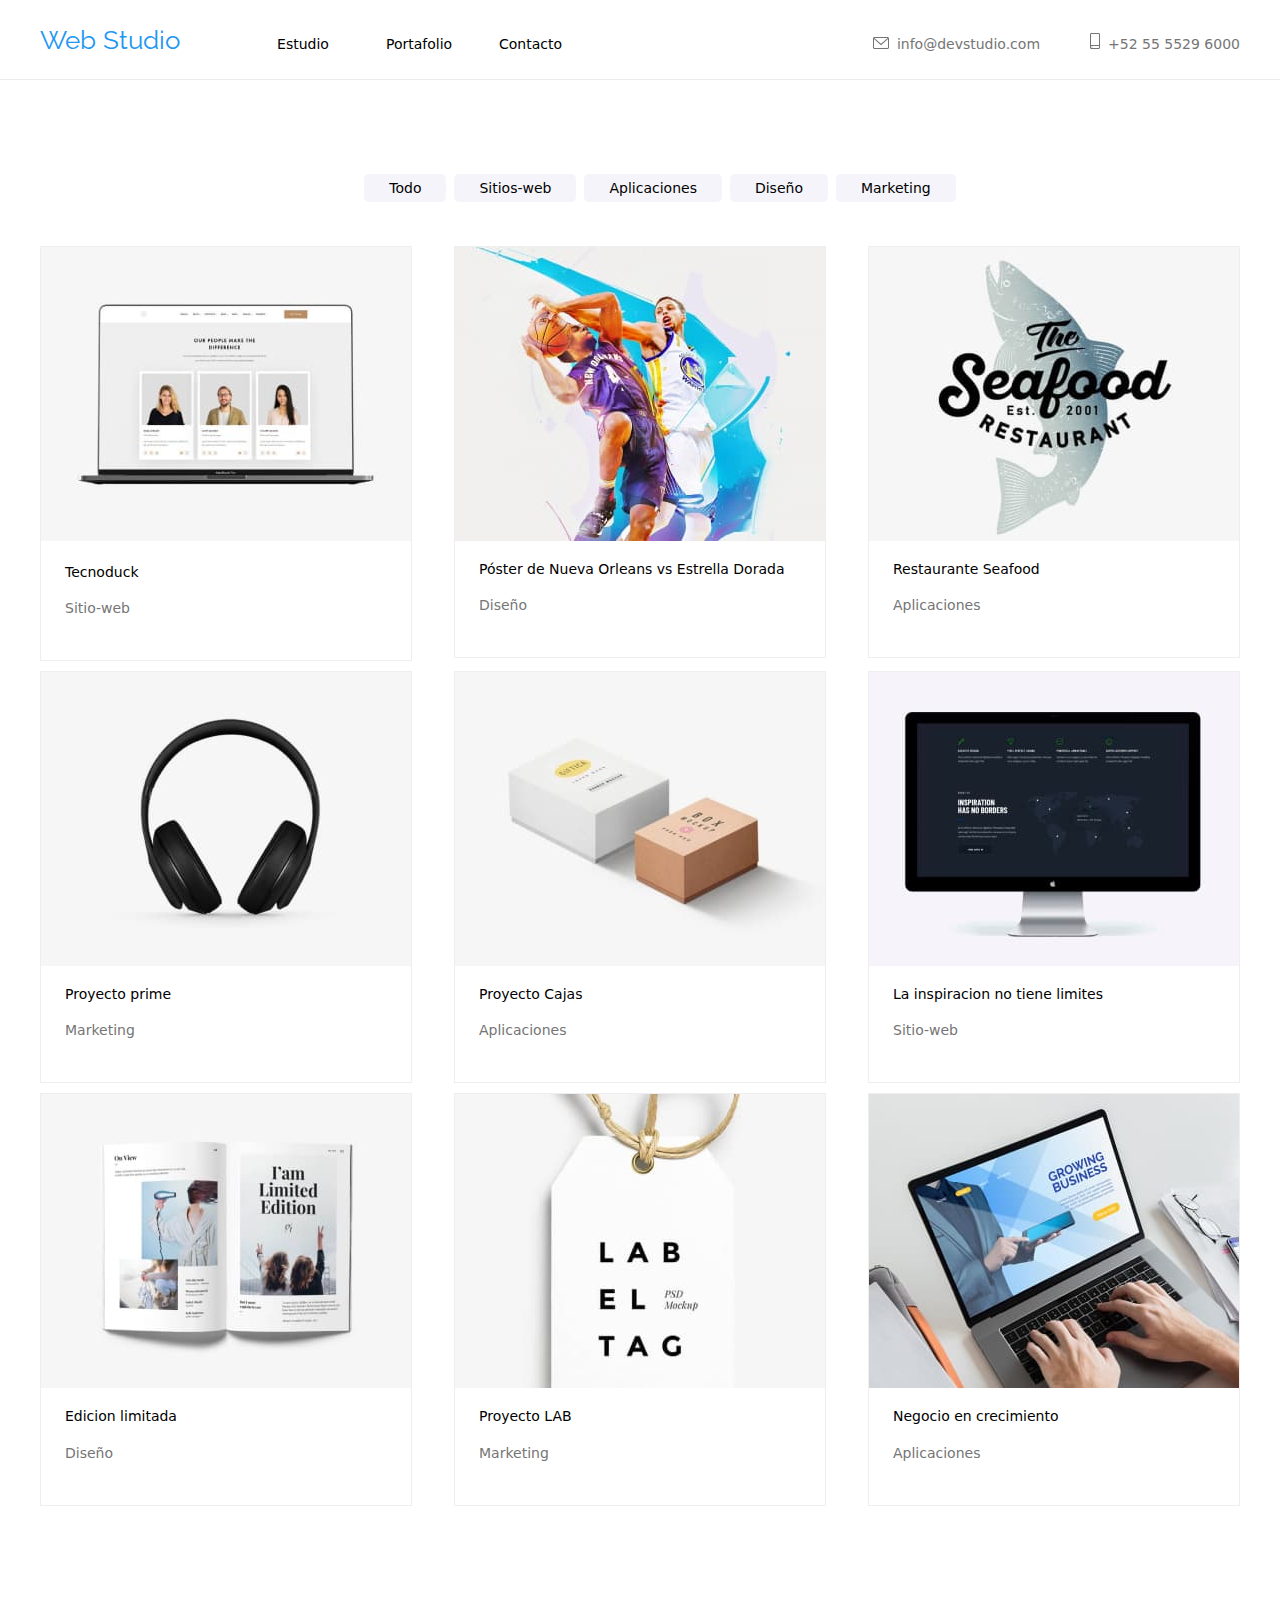
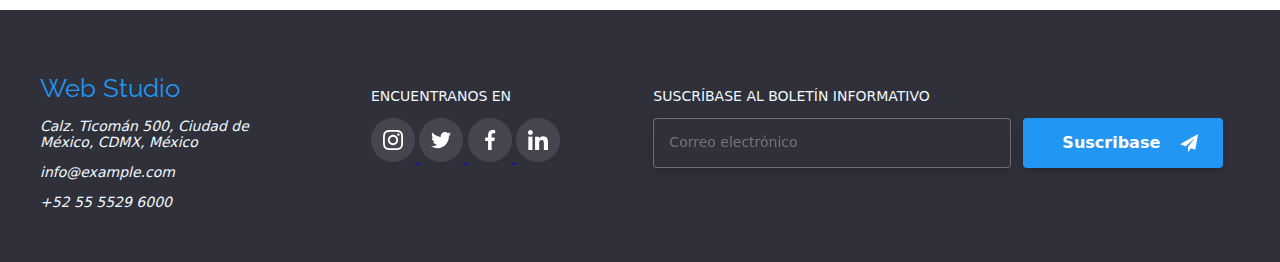
==== portfolio.html @ 5f2edf80 "Add files via upload" ====
<!DOCTYPE html>
<html lang="es">
  <head>
    <meta charset="UTF-8" />
    <meta name="viewport" content="width=device-width, initial-scale=1.0" />
    <link href="./Css/styles.css" rel="stylesheet" type="text/css" />
    <link
      href="./modern-normalize-main/modern-normalize.css"
      rel="stylesheet"
    />
    <link rel="preconnect" href="https://fonts.googleapis.com" />
    <link rel="preconnect" href="https://fonts.gstatic.com" crossorigin />
    <link
      href="https://fonts.googleapis.com/css2?family=Raleway:ital,wght@0,700;1,700&family=Roboto&display=swap"
      rel="stylesheet"
    />
    <title>PORTAFOLIO</title>
  </head>

  <body>
    <header class="header-portfolio">
      <div class="container">
        <nav class="header-navegation">
          <a href="./index.html" class="logo-header">Web Studio</a>
          <ul class="header-menu-list">
            <li class="header-menu-item">
              <a href="./index.html" class="header-link link current">
                Estudio</a
              >
            </li>
            <li class="header-menu-item">
              <a href="./portfolio.html" class="header-link link">Portafolio</a>
            </li>
            <li class="header-menu-item">
              <a href="" class="header-link link"> Contacto</a>
            </li>
          </ul>
          <ul class="header-contact-list">
            <li class="header-email">
              <a href="mailto:info@devstudio.com" class="info-header-email"
                >info@devstudio.com</a
              >
              <div class="icon-section-header">
                <svg
                  width="16"
                  height="12"
                  viewBox="0 0 16 12"
                  fill="none"
                  xmlns="http://www.w3.org/2000/svg"
                >
                  <path
                    d="M14.5 0H1.50001C0.672854 0 0 0.672853 0 1.50001V10.5C0 11.3271 0.672854 12 1.50001 12H14.5C15.3271 12 16 11.3271 16 10.5V1.50001C16 0.672853 15.3271 0 14.5 0ZM14.5 0.999994C14.5679 0.999994 14.6325 1.01409 14.6916 1.0387L8 6.83838L1.30833 1.0387C1.36742 1.01412 1.43204 0.999994 1.49998 0.999994H14.5ZM14.5 11H1.50001C1.22414 11 0.999996 10.7759 0.999996 10.5V2.09521L7.67236 7.87792C7.76661 7.95944 7.8833 7.99999 8 7.99999C8.1167 7.99999 8.23339 7.95948 8.32764 7.87792L15 2.09521V10.5C15 10.7759 14.7759 11 14.5 11Z"
                    fill="#2196F3"
                  />
                </svg>
              </div>
            </li>
            <li class="header-phone">
              <a href="tel:+525555296000" class="info-header-phone"
                >+52 55 5529 6000</a
              >
              <div class="icon-section-header">
                <svg
                  width="10"
                  height="16"
                  viewBox="0 0 10 16"
                  fill="none"
                  xmlns="http://www.w3.org/2000/svg"
                >
                  <path
                    d="M8.5 0H1.5C0.672848 0 0 0.672848 0 1.5V14.5C0 15.3272 0.672848 16 1.5 16H8.5C9.32715 16 10 15.3272 10 14.5V1.5C10 0.672848 9.32715 0 8.5 0ZM1.5 1H8.5C8.77588 1 9 1.22412 9 1.5V12H1V1.5C1 1.22412 1.22412 1 1.5 1ZM8.5 15H1.5C1.22412 15 1 14.7759 1 14.5V13H9V14.5C9 14.7759 8.77588 15 8.5 15Z"
                    fill="#757575"
                  />
                  <path
                    d="M2.35355 13.7389C2.54882 13.9213 2.54882 14.2169 2.35355 14.3992C2.15828 14.5816 1.84172 14.5816 1.64645 14.3992C1.45118 14.2169 1.45118 13.9213 1.64645 13.7389C1.84172 13.5566 2.15828 13.5566 2.35355 13.7389Z"
                    fill="#757575"
                  />
                </svg>
              </div>
            </li>
          </ul>
        </nav>
      </div>
    </header>
    <aside>
      <div class="container">
        <div class="container-buttons">
          <ul class="botones-nav">
            <li><button>Todo</button></li>
            <li><button>Sitios-web</button></li>
            <li><button>Aplicaciones</button></li>
            <li><button>Diseño</button></li>
            <li><button>Marketing</button></li>
          </ul>
        </div>
      </div>
    </aside>
    <div class="container">
      <div class="products">
        <div class="max-container-item">
          <div class="item-container">
            <li class="item">
              <div class="item-image">
                <img
                  src="./images/imagenportcomputador.jpg"
                  alt="computador-solo"
                  width="370px"
                />
              </div>
              <div class="card-animation">
                Tecnoduck es una plataforma de distribución de coronavirus de
                última generación. Las compañías usan esta plataforma para el
                espionaje digital y los ataques a los servidores seguros de la
                competencia.
              </div>
              <span class="section-details-s">Tecnoduck</span>
              <p class="section-details-p">Sitio-web</p>
            </li>
          </div>
          <div class="item-container">
            <li class="item">
              <img
                src="./images/imagenportjugadores.jpg"
                alt="Jugadores-de-baloncesto"
                width="370px"
              />
              <div class="card-animation">
                Lorem ipsum dolor sit amet consectetur adipisicing elit.
                Assumenda, maxime! Quo blanditiis necessitatibus accusamus nemo,
                perferendis enim in aliquid libero delectus natus quos
                voluptates vitae error porro dignissimos quidem dicta tempore.
                Officiis alias iusto assumenda atque aliquid nostrum aut! Nulla.
              </div>
              <span class="section-details-s"
                >Póster de Nueva Orleans vs Estrella Dorada</span
              >
              <p class="section-details-p">Diseño</p>
            </li>
          </div>
          <div class="item-container">
            <li class="item">
              <img
                src="./images/imagenportseafood.jpg"
                alt="Imagen-de-texto-sea-foods"
                width="370px"
              />
              <div class="card-animation">
                Lorem ipsum dolor sit amet consectetur adipisicing elit.
                Assumenda, maxime! Quo blanditiis necessitatibus accusamus nemo,
                perferendis enim in aliquid libero delectus natus quos
                voluptates vitae error porro dignissimos quidem dicta tempore.
                Officiis alias iusto assumenda atque aliquid nostrum aut! Nulla.
              </div>
              <span class="section-details-s">Restaurante Seafood</span>
              <p class="section-details-p">Aplicaciones</p>
            </li>
          </div>
          <div class="item-container">
            <li class="item">
              <img
                src="./images/imagenportaudifonos.jpg"
                alt="Imagen-audifonos-sin-fondo"
                width="370px"
              />
              <div class="card-animation">
                Lorem ipsum dolor sit amet consectetur adipisicing elit. Qui
                corporis delectus aliquid minima necessitatibus cumque! Ducimus
                tempore asperiores obcaecati molestiae, velit dolor deleniti
                laborum numquam voluptatem officiis doloremque, distinctio
                recusandae dicta sapiente nobis culpa dolorum officia odio?
                Cumque, quasi porro?
              </div>
              <span class="section-details-s">Proyecto prime</span>
              <p class="section-details-p">Marketing</p>
            </li>
          </div>
          <div class="item-container">
            <li class="item">
              <img
                src="./images/imagenportcajas.jpg"
                alt="Imagen-de-cajas"
                width="370px"
              />
              <div class="card-animation">
                Lorem ipsum dolor sit amet consectetur adipisicing elit.
                Assumenda, maxime! Quo blanditiis necessitatibus accusamus nemo,
                perferendis enim in aliquid libero delectus natus quos
                voluptates vitae error porro dignissimos quidem dicta tempore.
                Officiis alias iusto assumenda atque aliquid nostrum aut! Nulla.
              </div>
              <span class="section-details-s">Proyecto Cajas</span>
              <p class="section-details-p">Aplicaciones</p>
            </li>
          </div>
          <div class="item-container">
            <li class="item">
              <img
                src="./images/imagenportmonitor.jpg"
                alt="imagen-de-monitor"
                width="370px"
              />
              <div class="card-animation">
                Lorem ipsum dolor sit amet consectetur adipisicing elit.
                Assumenda, maxime! Quo blanditiis necessitatibus accusamus nemo,
                perferendis enim in aliquid libero delectus natus quos
                voluptates vitae error porro dignissimos quidem dicta tempore.
                Officiis alias iusto assumenda atque aliquid nostrum aut! Nulla.
              </div>
              <span class="section-details-s"
                >La inspiracion no tiene limites</span
              >
              <p class="section-details-p">Sitio-web</p>
            </li>
          </div>
          <div class="item-container">
            <li class="item">
              <img
                src="./images/imagenportlibro.jpg"
                alt="Imagen-de-libros"
                width="370px"
              />
              <div class="card-animation">
                Lorem ipsum dolor sit amet consectetur adipisicing elit.
                Assumenda, maxime! Quo blanditiis necessitatibus accusamus nemo,
                perferendis enim in aliquid libero delectus natus quos
                voluptates vitae error porro dignissimos quidem dicta tempore.
                Officiis alias iusto assumenda atque aliquid nostrum aut! Nulla.
              </div>
              <span class="section-details-s">Edicion limitada</span>
              <p class="section-details-p">Diseño</p>
            </li>
          </div>
          <div class="item-container">
            <li class="item">
              <img
                src="./images/imagenportetiqueta.jpg"
                alt="Imagen-de-etiquetas-de-ropa"
                width="370px"
              />
              <div class="card-animation">
                Lorem ipsum dolor sit amet consectetur adipisicing elit.
                Assumenda, maxime! Quo blanditiis necessitatibus accusamus nemo,
                perferendis enim in aliquid libero delectus natus quos
                voluptates vitae error porro dignissimos quidem dicta tempore.
                Officiis alias iusto assumenda atque aliquid nostrum aut! Nulla.
              </div>
              <span class="section-details-s">Proyecto LAB</span>
              <p class="section-details-p">Marketing</p>
            </li>
          </div>
          <div class="item-container">
            <li class="item">
              <img
                src="./images/imagenportcomputadorconmanos.jpg"
                alt="Imagen-computador-con-manos"
                width="370px"
              />
              <div class="card-animation">
                Lorem ipsum dolor sit amet consectetur adipisicing elit.
                Assumenda, maxime! Quo blanditiis necessitatibus accusamus nemo,
                perferendis enim in aliquid libero delectus natus quos
                voluptates vitae error porro dignissimos quidem dicta tempore.
                Officiis alias iusto assumenda atque aliquid nostrum aut! Nulla.
              </div>
              <span class="section-details-s">Negocio en crecimiento</span>
              <p class="section-details-p">Aplicaciones</p>
            </li>
          </div>
        </div>
      </div>
    </div>
    <footer>
      <div class="container">
        <div class="max-footer-container">
          <div class="footer-container">
            <a href="./index.html" class="logo-footer">Web Studio</a>
            <address>
              <p>Calz. Ticomán 500, Ciudad de México, CDMX, México</p>
              <div class="footer-address">
                <p class="info">info@example.com</p>
                <p class="info">+52 55 5529 6000</p>
              </div>
            </address>
          </div>
          <div class="redes">
            <p>ENCUENTRANOS EN</p>
            <a href="https://www.instagram.com/" target="_blank">
              <svg
                width="44"
                height="44"
                viewBox="0 0 44 44"
                fill="none"
                xmlns="http://www.w3.org/2000/svg"
              >
                <path
                  d="M44 22C44 28.0751 41.5376 33.5751 37.5564 37.5564C33.5751 41.5376 28.0751 44 22 44C15.9249 44 10.4249 41.5376 6.44365 37.5564C2.46243 33.5751 0 28.0751 0 22C0 15.9249 2.46243 10.4249 6.44365 6.44365C10.4249 2.46243 15.9249 0 22 0C28.0751 0 33.5751 2.46243 37.5564 6.44365C41.5376 10.4249 44 15.9249 44 22Z"
                  fill="white"
                  fill-opacity="0.1"
                />
                <g clip-path="url(#clip0_75273_794)">
                  <path
                    d="M31.9804 17.8801C31.9336 16.8174 31.7617 16.0868 31.5156 15.4537C31.2616 14.7818 30.8709 14.1801 30.359 13.68C29.8589 13.1721 29.2533 12.7774 28.5891 12.5274C27.9524 12.2813 27.2256 12.1094 26.163 12.0626C25.0924 12.0118 24.7525 12 22.0371 12C19.3217 12 18.9818 12.0118 17.9152 12.0586C16.8525 12.1055 16.1219 12.2775 15.489 12.5235C14.8169 12.7774 14.2153 13.1681 13.7152 13.68C13.2073 14.1801 12.8127 14.7857 12.5626 15.4499C12.3164 16.0868 12.1446 16.8134 12.0977 17.8761C12.0469 18.9467 12.0352 19.2866 12.0352 22.002C12.0352 24.7173 12.0469 25.0572 12.0938 26.1239C12.1406 27.1865 12.3126 27.9171 12.5588 28.5502C12.8127 29.2221 13.2073 29.8238 13.7152 30.3239C14.2153 30.8318 14.8209 31.2265 15.4851 31.4765C16.1219 31.7226 16.8486 31.8945 17.9114 31.9413C18.9779 31.9883 19.3179 31.9999 22.0333 31.9999C24.7487 31.9999 25.0885 31.9883 26.1552 31.9413C27.2179 31.8945 27.9484 31.7226 28.5813 31.4765C29.9254 30.9568 30.9881 29.8941 31.5078 28.5502C31.7538 27.9133 31.9258 27.1865 31.9727 26.1239C32.0195 25.0572 32.0313 24.7173 32.0313 22.002C32.0313 19.2866 32.0273 18.9467 31.9804 17.8801ZM30.1794 26.0457C30.1364 27.0225 29.9723 27.5499 29.8356 27.9015C29.4995 28.7728 28.808 29.4643 27.9367 29.8004C27.5851 29.9372 27.0538 30.1012 26.0809 30.1441C25.026 30.1911 24.7096 30.2027 22.0411 30.2027C19.3726 30.2027 19.0522 30.1911 18.0011 30.1441C17.0244 30.1012 16.4969 29.9372 16.1453 29.8004C15.7117 29.6402 15.317 29.3862 14.9967 29.0541C14.6646 28.7298 14.4106 28.3391 14.2504 27.9055C14.1137 27.5539 13.9496 27.0225 13.9067 26.0497C13.8597 24.9948 13.8481 24.6783 13.8481 22.0097C13.8481 19.3412 13.8597 19.0209 13.9067 17.9699C13.9496 16.9932 14.1137 16.4657 14.2504 16.1141C14.4106 15.6804 14.6646 15.2859 15.0007 14.9654C15.3248 14.6333 15.7155 14.3793 16.1493 14.2192C16.5009 14.0825 17.0323 13.9184 18.0051 13.8754C19.06 13.8285 19.3765 13.8168 22.0449 13.8168C24.7174 13.8168 25.0337 13.8285 26.0848 13.8754C27.0616 13.9184 27.589 14.0825 27.9407 14.2192C28.3742 14.3793 28.7689 14.6333 29.0893 14.9654C29.4213 15.2897 29.6753 15.6804 29.8356 16.1141C29.9723 16.4657 30.1364 16.997 30.1794 17.9699C30.2263 19.0248 30.238 19.3412 30.238 22.0097C30.238 24.6783 30.2263 24.9908 30.1794 26.0457Z"
                    fill="white"
                  />
                  <path
                    d="M22.0371 16.8641C19.2007 16.8641 16.8994 19.1653 16.8994 22.0019C16.8994 24.8384 19.2007 27.1396 22.0371 27.1396C24.8737 27.1396 27.1749 24.8384 27.1749 22.0019C27.1749 19.1653 24.8737 16.8641 22.0371 16.8641ZM22.0371 25.3346C20.197 25.3346 18.7044 23.8421 18.7044 22.0019C18.7044 20.1616 20.197 18.6691 22.0371 18.6691C23.8774 18.6691 25.3698 20.1616 25.3698 22.0019C25.3698 23.8421 23.8774 25.3346 22.0371 25.3346Z"
                    fill="white"
                  />
                  <path
                    d="M28.5775 16.6611C28.5775 17.3235 28.0404 17.8605 27.3779 17.8605C26.7155 17.8605 26.1785 17.3235 26.1785 16.6611C26.1785 15.9986 26.7155 15.4617 27.3779 15.4617C28.0404 15.4617 28.5775 15.9986 28.5775 16.6611Z"
                    fill="white"
                  />
                </g>
                <defs>
                  <clipPath id="clip0_75273_794">
                    <rect
                      width="20"
                      height="20"
                      fill="white"
                      transform="translate(12 12)"
                    />
                  </clipPath>
                </defs>
              </svg>
            </a>
            <a href="https://twitter.com/" target="_blank">
              <svg
                width="44"
                height="44"
                viewBox="0 0 44 44"
                fill="none"
                xmlns="http://www.w3.org/2000/svg"
              >
                <path
                  d="M44 22C44 28.0751 41.5376 33.5751 37.5564 37.5564C33.5751 41.5376 28.0751 44 22 44C15.9249 44 10.4249 41.5376 6.44365 37.5564C2.46243 33.5751 0 28.0751 0 22C0 15.9249 2.46243 10.4249 6.44365 6.44365C10.4249 2.46243 15.9249 0 22 0C28.0751 0 33.5751 2.46243 37.5564 6.44365C41.5376 10.4249 44 15.9249 44 22Z"
                  fill="white"
                  fill-opacity="0.1"
                />
                <g clip-path="url(#clip0_75273_788)">
                  <path
                    d="M32 15.7988C31.2563 16.125 30.4637 16.3412 29.6375 16.4462C30.4875 15.9388 31.1363 15.1412 31.4412 14.18C30.6488 14.6525 29.7738 14.9863 28.8412 15.1725C28.0887 14.3713 27.0162 13.875 25.8462 13.875C23.5763 13.875 21.7487 15.7175 21.7487 17.9763C21.7487 18.3012 21.7762 18.6137 21.8438 18.9112C18.435 18.745 15.4188 17.1113 13.3925 14.6225C13.0387 15.2363 12.8313 15.9388 12.8313 16.695C12.8313 18.115 13.5625 19.3737 14.6525 20.1025C13.9937 20.09 13.3475 19.8988 12.8 19.5975C12.8 19.61 12.8 19.6262 12.8 19.6425C12.8 21.635 14.2212 23.29 16.085 23.6712C15.7512 23.7625 15.3875 23.8062 15.01 23.8062C14.7475 23.8062 14.4825 23.7913 14.2337 23.7362C14.765 25.36 16.2725 26.5538 18.065 26.5925C16.67 27.6838 14.8988 28.3412 12.9813 28.3412C12.645 28.3412 12.3225 28.3263 12 28.285C13.8162 29.4563 15.9688 30.125 18.29 30.125C25.835 30.125 29.96 23.875 29.96 18.4575C29.96 18.2762 29.9538 18.1013 29.945 17.9275C30.7588 17.35 31.4425 16.6288 32 15.7988Z"
                    fill="white"
                  />
                </g>
                <defs>
                  <clipPath id="clip0_75273_788">
                    <rect
                      width="20"
                      height="20"
                      fill="white"
                      transform="translate(12 12)"
                    />
                  </clipPath>
                </defs>
              </svg>
            </a>
            <a href="https://www.facebook.com/" target="_blank">
              <svg
                width="44"
                height="44"
                viewBox="0 0 44 44"
                fill="none"
                xmlns="http://www.w3.org/2000/svg"
              >
                <path
                  d="M44 22C44 28.0751 41.5376 33.5751 37.5564 37.5564C33.5751 41.5376 28.0751 44 22 44C15.9249 44 10.4249 41.5376 6.44365 37.5564C2.46243 33.5751 0 28.0751 0 22C0 15.9249 2.46243 10.4249 6.44365 6.44365C10.4249 2.46243 15.9249 0 22 0C28.0751 0 33.5751 2.46243 37.5564 6.44365C41.5376 10.4249 44 15.9249 44 22Z"
                  fill="white"
                  fill-opacity="0.1"
                />
                <g clip-path="url(#clip0_75273_784)">
                  <path
                    d="M25.3309 15.3208H27.1567V12.1408C26.8417 12.0975 25.7584 12 24.4967 12C21.8642 12 20.0609 13.6558 20.0609 16.6992V19.5H17.1559V23.055H20.0609V32H23.6226V23.0558H26.4101L26.8526 19.5008H23.6217V17.0517C23.6226 16.0242 23.8992 15.3208 25.3309 15.3208Z"
                    fill="white"
                  />
                </g>
                <defs>
                  <clipPath id="clip0_75273_784">
                    <rect
                      width="20"
                      height="20"
                      fill="white"
                      transform="translate(12 12)"
                    />
                  </clipPath>
                </defs>
              </svg>
            </a>
            <a href="https://co.linkedin.com/" target="_blank">
              <svg
                width="44"
                height="44"
                viewBox="0 0 44 44"
                fill="none"
                xmlns="http://www.w3.org/2000/svg"
              >
                <path
                  d="M44 22C44 28.0751 41.5376 33.5751 37.5564 37.5564C33.5751 41.5376 28.0751 44 22 44C15.9249 44 10.4249 41.5376 6.44365 37.5564C2.46243 33.5751 0 28.0751 0 22C0 15.9249 2.46243 10.4249 6.44365 6.44365C10.4249 2.46243 15.9249 0 22 0C28.0751 0 33.5751 2.46243 37.5564 6.44365C41.5376 10.4249 44 15.9249 44 22Z"
                  fill="white"
                  fill-opacity="0.1"
                />
                <g clip-path="url(#clip0_75273_778)">
                  <path
                    d="M31.995 32.0001V31.9993H32V24.6643C32 21.0759 31.2275 18.3118 27.0325 18.3118C25.0158 18.3118 23.6625 19.4184 23.11 20.4676H23.0517V18.6468H19.0742V31.9993H23.2158V25.3876C23.2158 23.6468 23.5458 21.9634 25.7017 21.9634C27.8258 21.9634 27.8575 23.9501 27.8575 25.4993V32.0001H31.995Z"
                    fill="white"
                  />
                  <path
                    d="M12.33 18.6475H16.4766V32H12.33V18.6475Z"
                    fill="white"
                  />
                  <path
                    d="M14.4017 12C13.0758 12 12 13.0758 12 14.4017C12 15.7275 13.0758 16.8258 14.4017 16.8258C15.7275 16.8258 16.8033 15.7275 16.8033 14.4017C16.8025 13.0758 15.7267 12 14.4017 12V12Z"
                    fill="white"
                  />
                </g>
                <defs>
                  <clipPath id="clip0_75273_778">
                    <rect
                      width="20"
                      height="20"
                      fill="white"
                      transform="translate(12 12)"
                    />
                  </clipPath>
                </defs>
              </svg>
            </a>
          </div>
          <div class="email-enter-footer">
            <p>SUSCRÍBASE AL BOLETÍN INFORMATIVO</p>
            <form class="email-enter-form">
              <textarea
                placeholder="Correo electrónico"
                class="text-email"
                name="E-mail"
                id="input-email-footer"
              ></textarea>
              <button class="button-email" type="submit">
                <b>Suscribase</b>
                <svg
                  width="24"
                  height="24"
                  viewBox="0 0 24 24"
                  fill="none"
                  xmlns="http://www.w3.org/2000/svg"
                >
                  <path
                    d="M24 0L0 13.5L7.66994 16.3407L19.5 5.25002L10.5017 17.3896L10.509 17.3923L10.5 17.3896V24.0001L14.8013 18.982L20.2501 21.0001L24 0Z"
                    fill="white"
                  ></path>
                </svg>
              </button>
            </form>
          </div>
        </div>
      </div>
    </footer>
  </body>
</html>
---- Css/styles.css ----
:root {
    --primary-text-color: #000000;
    --secondary-text-color: #757575;
    --accent-color: #2196f3;
    --primary-background-color: #ffffff;
    --secondary-background-color: #2f303a;
}

* {
    list-style: none;
}

body {
    font-family: 'Roboto', sans-serif;
    font-size: 14px;
    color: var(--primary-text-color);
    background-color: var(--primary-background-color);
    position: relative;
}

aside {
    box-sizing: unset;
}


.container {
    width: 1200px;
    margin: 0 auto;
    height: 100%;
}

h2 {
    text-align: center;
    font-size: 32px;
    padding: 40px;
}

.header-navegation {
    display: flex;
    flex-direction: row;
    margin: 0%;
    align-items: baseline;

}

.header-menu-list {
    display: inline-flex;
    padding: 0%;
    margin: 0%;
    justify-content: space-between;
    align-items: center;
    gap: 53px;
    margin-left: 93px;
    padding-top: 18px;

}

.icon-section-header>svg {
    cursor: pointer;
}

.icon-section-header>svg>path {
    fill: #757575;
}




.header-contact-list {
    display: inline-flex;
    padding: 0%;
    margin: 0%;
    gap: 50px;
    margin-left: auto;

}



.header-email:hover {
    color: var(--accent-color);
}

h3 {
    font-size: 14px;
}

.section-details {
    width: 1200px;
    margin-top: 94px;
    display: flex;
    justify-content: space-between;

}

.section-details-p0 {
    width: 270px;
    display: flex;
    flex-direction: column;
}

.icon-section-details {
    height: 120px;
    padding: 25px;
    display: flex;
    justify-content: center;
}

.section-details-p1 {
    width: 270px;
    height: 122px;
    display: flex;
    flex-direction: column;
}

.section-details-p2 {
    width: 270px;
    height: 101px;
    display: flex;
    flex-direction: column;
}

.section-details-p3 {
    width: 270px;
    height: 101px;
    display: flex;
    flex-direction: column;
}

.icon-section-details {
    background-color: rgb(245, 244, 250)
}

.container-a-que-nos-dedicamos {
    width: 1173.16px;
    margin: auto;
    padding-bottom: 94px;
}

.images-a-que-nos-dedicamos {
    display: flex;
    justify-content: space-between;

}

.header-email {
    line-height: 80px;
    display: flex;
    flex-direction: row-reverse;
    gap: 8px
}

.header-phone {
    line-height: 80px;
    display: flex;
    flex-direction: row-reverse;
    gap: 8px
}


.info-header-email {
    text-decoration: none;
    color: var(--secondary-text-color);
}

.info-header-email:hover {
    color: var(--accent-color);
}

.info-header-phone {
    text-decoration: none;
    color: var(--secondary-text-color);
}

.info-header-phone:hover {
    color: var(--accent-color);

}

.principal-aside {
    background-image: url(../images/Imagen-equipo-trbajando.jpg);
    background-repeat: no-repeat;
    background-size: cover;
    text-align: center;
    text-decoration: none;
    background-color: #000000, 40;

}



h1 {
    color: #ffffff;
    font-family: 'Roboto';
    font-size: 44px;
    white-space: pre-line;
    text-align: center;
    letter-spacing: 0.06em;
    flex-direction: column;
    padding-top: 120px;

}

.btn-primary:hover {
    background: rgb(97, 97, 219);
    color: 2196F3;
    cursor: pointer;
}

.btn-primary {
    background: 2196F3;
    color: var(--accent-color);
    text-align: center;
    cursor: pointer;
    display: flex;
    flex-direction: row;
    justify-content: center;
    align-items: center;
    padding: 10px 32px;
    display: inline;
    margin-bottom: 180px;
}

.btn-primary {
    background: var(--accent-color);
    color: white;
    cursor: pointer
}

.botones-nav {
    height: 38px;
    display: flex;
    justify-content: center;
    margin-top: 94px;
    margin-bottom: 34px;
    gap: 8px;
}

button {
    background: rgb(245, 244, 250);
    color: black;
    cursor: pointer;
    border: none;
    justify-items: center;
    padding-top: 6px;
    padding-bottom: 6px;
    padding-left: 25px;
    padding-right: 25px;
    border-radius: 5px;
}

button:hover {
    background: var(--accent-color);
    color: white;
    cursor: pointer
}

button:active {
    background: gray;
    color: white;
    cursor: pointer
}

.products {
    margin-bottom: 94px;
}

.poster .info-aside {
    color: rgb(2, 2, 2);
    text-decoration: none;
}

.info-aside:hover {
    color: var(--accent-color);
}

.info-aside:active {
    color: rgb(79, 149, 240);
}

header {
    height: 80px;
}

.header-portfolio {
    border-bottom: 1px solid #ececec;
}

.header-menu-item {
    width: 60px;
    text-align: center;

}

.header-link {
    color: var(--primary-text-color);
    text-decoration: none;

}

.header-link:hover {
    color: var(--accent-color);

}

.info-header {
    text-decoration: none;
    color: var(--secondary-text-color);
}

.info-header:hover {

    color: var(--accent-color);

}

footer {
    text-decoration: none;
    background-color: rgb(47, 48, 58);
    color: aliceblue;
    height: 252px;
    position: relative;
}

.footer-container {
    display: flex;
    flex-direction: column;

}

.max-footer-container {
    display: inline-flex;
    flex-direction: row;
    padding-top: 64px;
}

.max-footer-container>*>*:hover path {
    fill: var(--accent-color);
}

.email-enter-footer {
    margin-left: 93px;
}

.text-email {
    resize: none;
    width: 358px;
    height: 50px;
    outline: none;
    border: 1px solid rgba(33, 33, 33, 0.2);
    border-radius: 4px;
    background-color: #2f303a;
    color: #ececec;
    padding-left: 15px;
    border: 1px solid rgba(255, 255, 255, 0.3);
    filter: drop-shadow(0px 4px 4px rgba(0, 0, 0, 0.15));
    border-radius: 4px;
    padding-top: 15px;
}

.button-email {
    color: #ffffff;
    background: #2196F3;
    box-shadow: 0px 4px 4px rgba(0, 0, 0, 0.15);
    border-radius: 4px;
    width: 200px;
    height: 50px;
    display: flex;
    align-items: center;
    gap: 20px;
    padding-left: 39px;
    font-size: 16px;
    margin-left: 12px;
}

.button-email:hover path {
    fill: white;
}

.email-enter-form {
    display: flex;
}


.redes {
    margin-left: 100px;
}

address {
    width: 231px;
    height: 92px;

}

.logo-header {
    font-family: 'Raleway', sans-serif;
    color: var(--accent-color);
    font-size: 26px;
    box-shadow: none;
    text-decoration: none;
    line-height: 80px;
}

.logo-footer {
    font-family: 'Raleway', sans-serif;
    color: var(--accent-color);
    font-size: 26px;
    box-shadow: none;
    text-decoration: none;
}


.footer-address {
    cursor: pointer;
}

.section-details-p {
    color: var(--secondary-text-color);
    margin-top: 20px;
    margin-left: 24px;
    overflow: hidden;
    position: relative;
}

.section-parraf {
    color: var(--secondary-text-color);
}

.special-container {
    background-color: rgb(245, 244, 250);
}

.miembros {
    width: 1200px;
    display: flex;
    justify-content: space-between;
    padding-bottom: 45px;
}

.miembros-container {
    width: 270px;
    height: 428px;
    border: 1px solid #ececec;
    display: flex;
    flex-direction: column;
    text-align: center;
    object-fit: contain;
    background-color: #ffffff;

}

.items-miembros {
    cursor: pointer;
    display: flex;
    justify-content: center;
    padding: 20px;
    gap: 30px;

}


.items-miembros>svg path {
    fill: rgb(175, 177, 184);

}

.items-miembros>svg:hover path {
    fill: var(--accent-color);

}


.item {
    display: flex;
    flex-direction: column;
    padding-bottom: 30px;
    justify-content: space-between;
    border-width: 1px;
    border-color: #eeeeee;
    border-style: solid;
    margin-bottom: 10px;
    cursor: pointer;
    overflow: hidden;
    position: relative;

}

.card-animation {
    position: absolute;
    height: 294px;
    width: 370px;

    background: rgba(33, 150, 243, 0.9);
    letter-spacing: 0.03em;
    color: #ffffff;
    padding: 63px 24px;

    transform: translateY(105%);
    transition: transform 250ms ease;
    transition-timing-function: cubic-bezier(0, 0, 0.2, 1);

}

.max-container-item {
    display: flex;
    flex-direction: row;
    flex-wrap: wrap;
    justify-content: space-between;
    justify-content: space-between;
    cursor: pointer;
    position: relative;
    overflow: hidden;

}

.item:hover {
    box-shadow: 0 0 10px #444444;
}

.max-container-item :hover {
    cursor: pointer;

}



.max-container-item :hover .card-animation {
    transform: translateY(0%);
    opacity: 100%;

}

.max-container-item .card-animation {
    opacity: 0%;
}

.section-details-s {
    margin-top: 20px;
    margin-left: 24px;
}

.items-clientes>svg path {
    fill: rgb(175, 177, 184);

}

.items-clientes>svg:hover path {
    fill: white;

}

.items-clientes>svg:hover rect {
    fill: var(--accent-color);

}


.items-clientes {
    cursor: pointer;
    display: flex;
    justify-content: center;
    gap: 33px;
    padding-bottom: 94px;
}

.is-hidden {
    display: none;
}

.backdrop {
    position: fixed;
    top: 0;
    width: 100%;
    height: 100vh;
    background-color: rgba(0, 0, 0, .5);
}

.modal {
    height: 581px;
    width: 528px;
    color: var(--secondary-text-color);
    position: absolute;
    transition: all .5s;
    padding: 40px;
    background: #FFFFFF;
    box-shadow: 0px 1px 3px rgba(0, 0, 0, 0.12), 0px 1px 1px rgba(0, 0, 0, 0.14), 0px 2px 1px rgba(0, 0, 0, 0.2);
    border-radius: 4px;
    display: block;
    top: 221px;
    left: 700px;
}

.svg-close {
    position: absolute;
    top: 6.5px;
    right: 8px;
    cursor: pointer;
}

.svg-close:hover>path {
    fill: #2196f3;
}

.modal-title {

    font-size: 20px;
    padding: 0%;
    color: var(--primary-text-color);
}

.modal-form-imput {
    outline: none;
    width: 448px;
    height: 40px;
    margin-bottom: 10px;
    position: absolute;
    border: 1px solid rgba(33, 33, 33, 0.2);
    border-radius: 4px;
    padding-left: 40px;
}

.modal-form-imput:focus+.icons-modal>path,
.modal-form-imput:hover+.icons-modal>path {
    fill: #2196f3;
}

.modal-form-imput:focus,
.modal-form-imput:hover {
    border: 1PX SOLID#2196f3;
}

label {
    color: var(--secondary-text-color);
    padding-bottom: 4px;
}

.form-modal {
    display: flex;
    flex-direction: column;
    gap: 30px;
    width: 0%;
}


.icons-modal {
    position: relative;
    top: 12px;
    left: 15px;
}

.icons-modal .modal-form-imput-group {
    position: absolute;
}

.text-area {
    resize: none;
    width: 448px;
    height: 120px;
    outline: none;
    border: 1px solid rgba(33, 33, 33, 0.2);
    border-radius: 4px;
}

.text-area:focus,
.text-area:hover {
    border: 1PX SOLID#2196f3;
}

.terminos-y-condiciones {
    margin-top: 20px;
}


.button-modal {
    background: #188CE8;
    box-shadow: 0px 4px 4px rgba(0, 0, 0, 0.15);
    border-radius: 4px;
    color: #eeeeee;
    width: 200px;
    height: 50px;
}
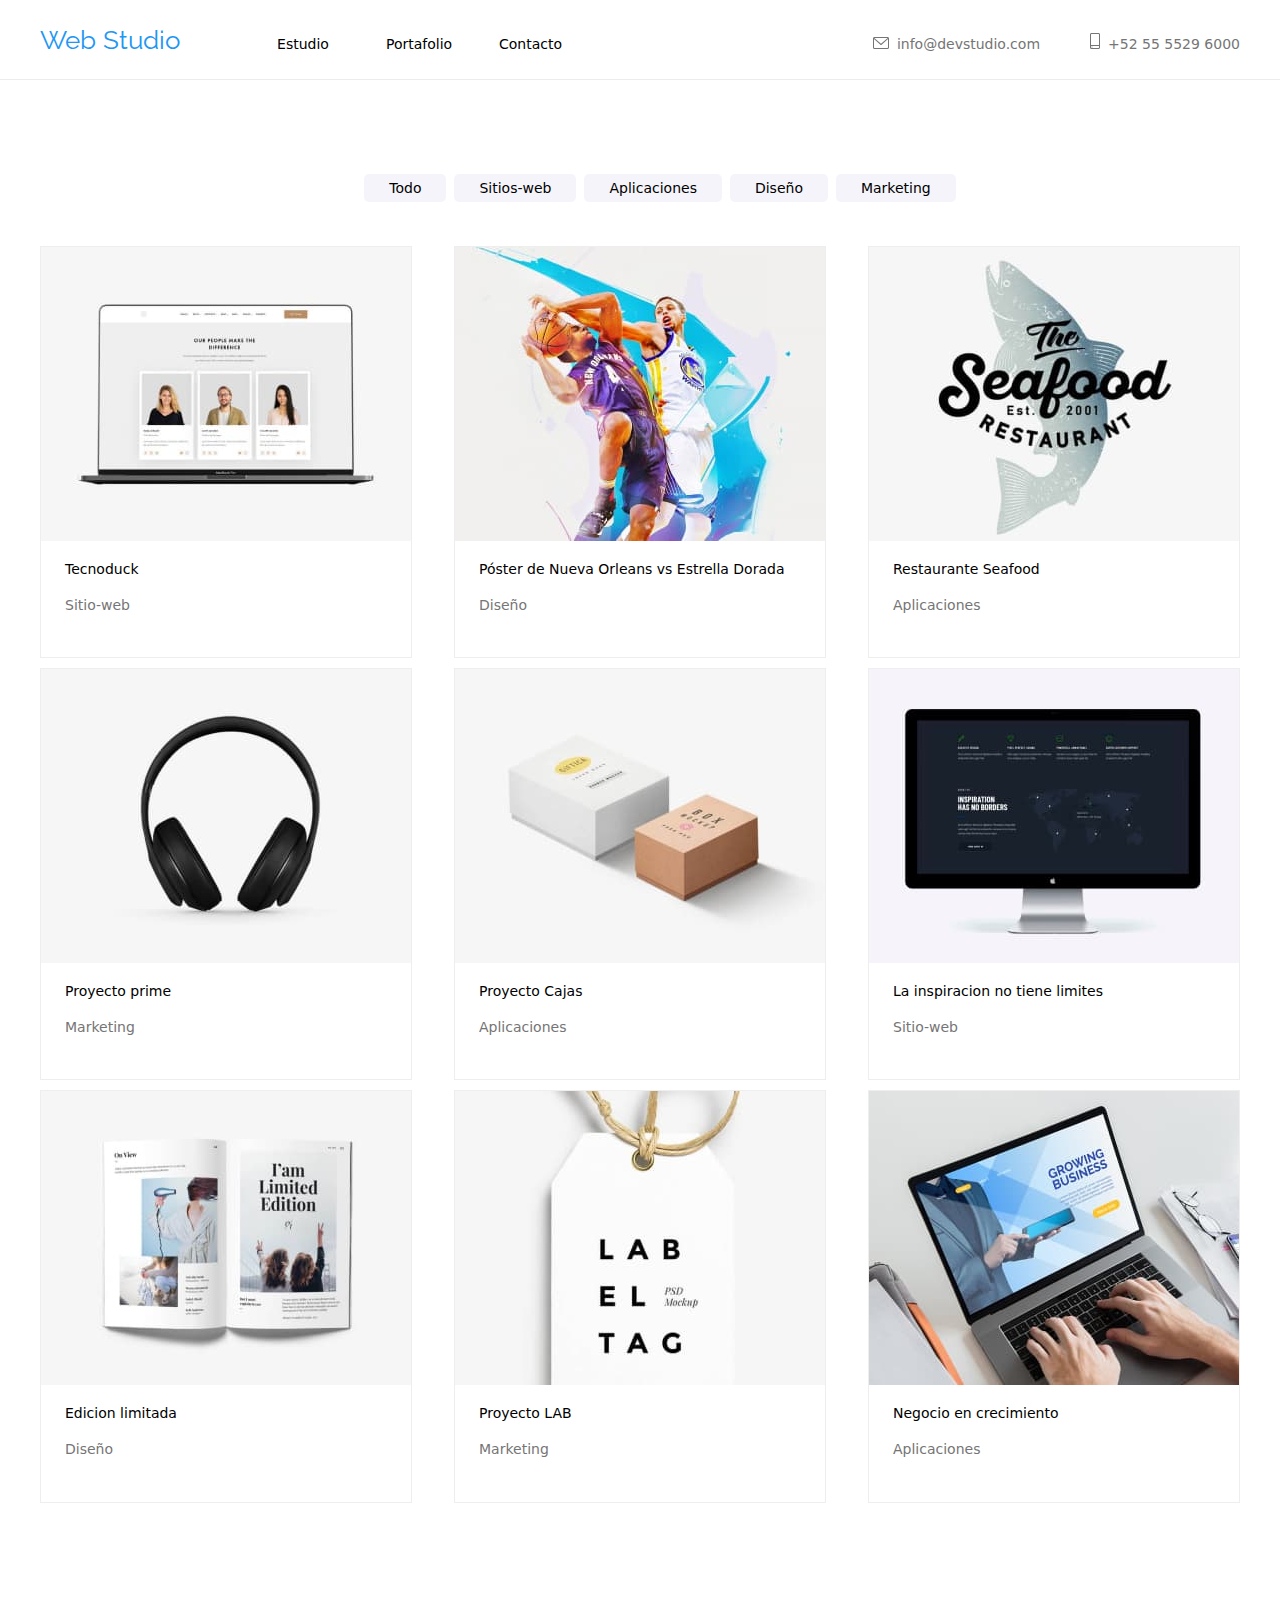
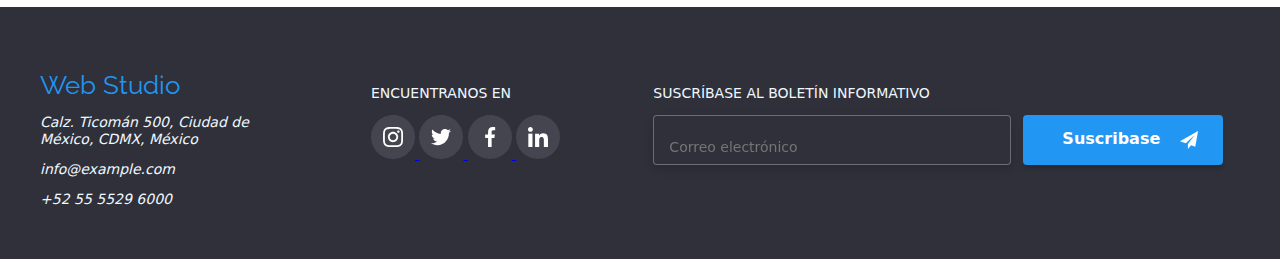
==== commit 9899a80b: "bem" ====
--- a/portfolio.html
+++ b/portfolio.html
@@ -20,27 +20,29 @@
   <body>
     <header class="header-portfolio">
       <div class="container">
-        <nav class="header-navegation">
-          <a href="./index.html" class="logo-header">Web Studio</a>
-          <ul class="header-menu-list">
-            <li class="header-menu-item">
-              <a href="./index.html" class="header-link link current">
+        <nav class="header__navegation">
+          <a href="./index.html" class="logo__header">Web Studio</a>
+          <ul class="header__menu">
+            <li class="header__menu__item">
+              <a href="./index.html" class="header__link link current">
                 Estudio</a
               >
             </li>
-            <li class="header-menu-item">
-              <a href="./portfolio.html" class="header-link link">Portafolio</a>
+            <li class="header__menu__item">
+              <a href="./portfolio.html" class="header__link link"
+                >Portafolio</a
+              >
             </li>
-            <li class="header-menu-item">
-              <a href="" class="header-link link"> Contacto</a>
+            <li class="header__menu__item">
+              <a href="" class="header__link link"> Contacto</a>
             </li>
           </ul>
-          <ul class="header-contact-list">
-            <li class="header-email">
-              <a href="mailto:info@devstudio.com" class="info-header-email"
+          <ul class="header__contact">
+            <li class="header__email">
+              <a href="mailto:info@devstudio.com" class="header__email__span"
                 >info@devstudio.com</a
               >
-              <div class="icon-section-header">
+              <div class="header__icon">
                 <svg
                   width="16"
                   height="12"
@@ -55,11 +57,11 @@
                 </svg>
               </div>
             </li>
-            <li class="header-phone">
-              <a href="tel:+525555296000" class="info-header-phone"
+            <li class="header__phone">
+              <a href="tel:+525555296000" class="header__phone__span"
                 >+52 55 5529 6000</a
               >
-              <div class="icon-section-header">
+              <div class="header__icon">
                 <svg
                   width="10"
                   height="16"
@@ -84,205 +86,190 @@
     </header>
     <aside>
       <div class="container">
-        <div class="container-buttons">
-          <ul class="botones-nav">
-            <li><button>Todo</button></li>
-            <li><button>Sitios-web</button></li>
-            <li><button>Aplicaciones</button></li>
-            <li><button>Diseño</button></li>
-            <li><button>Marketing</button></li>
-          </ul>
-        </div>
+        <ul class="buttons--position">
+          <li><button>Todo</button></li>
+          <li><button>Sitios-web</button></li>
+          <li><button>Aplicaciones</button></li>
+          <li><button>Diseño</button></li>
+          <li><button>Marketing</button></li>
+        </ul>
       </div>
     </aside>
     <div class="container">
       <div class="products">
-        <div class="max-container-item">
-          <div class="item-container">
-            <li class="item">
-              <div class="item-image">
-                <img
-                  src="./images/imagenportcomputador.jpg"
-                  alt="computador-solo"
-                  width="370px"
-                />
-              </div>
-              <div class="card-animation">
-                Tecnoduck es una plataforma de distribución de coronavirus de
-                última generación. Las compañías usan esta plataforma para el
-                espionaje digital y los ataques a los servidores seguros de la
-                competencia.
-              </div>
-              <span class="section-details-s">Tecnoduck</span>
-              <p class="section-details-p">Sitio-web</p>
-            </li>
-          </div>
-          <div class="item-container">
-            <li class="item">
-              <img
-                src="./images/imagenportjugadores.jpg"
-                alt="Jugadores-de-baloncesto"
-                width="370px"
-              />
-              <div class="card-animation">
-                Lorem ipsum dolor sit amet consectetur adipisicing elit.
-                Assumenda, maxime! Quo blanditiis necessitatibus accusamus nemo,
-                perferendis enim in aliquid libero delectus natus quos
-                voluptates vitae error porro dignissimos quidem dicta tempore.
-                Officiis alias iusto assumenda atque aliquid nostrum aut! Nulla.
-              </div>
-              <span class="section-details-s"
-                >Póster de Nueva Orleans vs Estrella Dorada</span
-              >
-              <p class="section-details-p">Diseño</p>
-            </li>
-          </div>
-          <div class="item-container">
-            <li class="item">
-              <img
-                src="./images/imagenportseafood.jpg"
-                alt="Imagen-de-texto-sea-foods"
-                width="370px"
-              />
-              <div class="card-animation">
-                Lorem ipsum dolor sit amet consectetur adipisicing elit.
-                Assumenda, maxime! Quo blanditiis necessitatibus accusamus nemo,
-                perferendis enim in aliquid libero delectus natus quos
-                voluptates vitae error porro dignissimos quidem dicta tempore.
-                Officiis alias iusto assumenda atque aliquid nostrum aut! Nulla.
-              </div>
-              <span class="section-details-s">Restaurante Seafood</span>
-              <p class="section-details-p">Aplicaciones</p>
-            </li>
-          </div>
-          <div class="item-container">
-            <li class="item">
-              <img
-                src="./images/imagenportaudifonos.jpg"
-                alt="Imagen-audifonos-sin-fondo"
-                width="370px"
-              />
-              <div class="card-animation">
-                Lorem ipsum dolor sit amet consectetur adipisicing elit. Qui
-                corporis delectus aliquid minima necessitatibus cumque! Ducimus
-                tempore asperiores obcaecati molestiae, velit dolor deleniti
-                laborum numquam voluptatem officiis doloremque, distinctio
-                recusandae dicta sapiente nobis culpa dolorum officia odio?
-                Cumque, quasi porro?
-              </div>
-              <span class="section-details-s">Proyecto prime</span>
-              <p class="section-details-p">Marketing</p>
-            </li>
-          </div>
-          <div class="item-container">
-            <li class="item">
-              <img
-                src="./images/imagenportcajas.jpg"
-                alt="Imagen-de-cajas"
-                width="370px"
-              />
-              <div class="card-animation">
-                Lorem ipsum dolor sit amet consectetur adipisicing elit.
-                Assumenda, maxime! Quo blanditiis necessitatibus accusamus nemo,
-                perferendis enim in aliquid libero delectus natus quos
-                voluptates vitae error porro dignissimos quidem dicta tempore.
-                Officiis alias iusto assumenda atque aliquid nostrum aut! Nulla.
-              </div>
-              <span class="section-details-s">Proyecto Cajas</span>
-              <p class="section-details-p">Aplicaciones</p>
-            </li>
-          </div>
-          <div class="item-container">
-            <li class="item">
-              <img
-                src="./images/imagenportmonitor.jpg"
-                alt="imagen-de-monitor"
-                width="370px"
-              />
-              <div class="card-animation">
-                Lorem ipsum dolor sit amet consectetur adipisicing elit.
-                Assumenda, maxime! Quo blanditiis necessitatibus accusamus nemo,
-                perferendis enim in aliquid libero delectus natus quos
-                voluptates vitae error porro dignissimos quidem dicta tempore.
-                Officiis alias iusto assumenda atque aliquid nostrum aut! Nulla.
-              </div>
-              <span class="section-details-s"
-                >La inspiracion no tiene limites</span
-              >
-              <p class="section-details-p">Sitio-web</p>
-            </li>
-          </div>
-          <div class="item-container">
-            <li class="item">
-              <img
-                src="./images/imagenportlibro.jpg"
-                alt="Imagen-de-libros"
-                width="370px"
-              />
-              <div class="card-animation">
-                Lorem ipsum dolor sit amet consectetur adipisicing elit.
-                Assumenda, maxime! Quo blanditiis necessitatibus accusamus nemo,
-                perferendis enim in aliquid libero delectus natus quos
-                voluptates vitae error porro dignissimos quidem dicta tempore.
-                Officiis alias iusto assumenda atque aliquid nostrum aut! Nulla.
-              </div>
-              <span class="section-details-s">Edicion limitada</span>
-              <p class="section-details-p">Diseño</p>
-            </li>
-          </div>
-          <div class="item-container">
-            <li class="item">
-              <img
-                src="./images/imagenportetiqueta.jpg"
-                alt="Imagen-de-etiquetas-de-ropa"
-                width="370px"
-              />
-              <div class="card-animation">
-                Lorem ipsum dolor sit amet consectetur adipisicing elit.
-                Assumenda, maxime! Quo blanditiis necessitatibus accusamus nemo,
-                perferendis enim in aliquid libero delectus natus quos
-                voluptates vitae error porro dignissimos quidem dicta tempore.
-                Officiis alias iusto assumenda atque aliquid nostrum aut! Nulla.
-              </div>
-              <span class="section-details-s">Proyecto LAB</span>
-              <p class="section-details-p">Marketing</p>
-            </li>
-          </div>
-          <div class="item-container">
-            <li class="item">
-              <img
-                src="./images/imagenportcomputadorconmanos.jpg"
-                alt="Imagen-computador-con-manos"
-                width="370px"
-              />
-              <div class="card-animation">
-                Lorem ipsum dolor sit amet consectetur adipisicing elit.
-                Assumenda, maxime! Quo blanditiis necessitatibus accusamus nemo,
-                perferendis enim in aliquid libero delectus natus quos
-                voluptates vitae error porro dignissimos quidem dicta tempore.
-                Officiis alias iusto assumenda atque aliquid nostrum aut! Nulla.
-              </div>
-              <span class="section-details-s">Negocio en crecimiento</span>
-              <p class="section-details-p">Aplicaciones</p>
-            </li>
-          </div>
+        <div class="products--container">
+          <li class="card">
+            <img
+              src="./images/imagenportcomputador.jpg"
+              alt="computador-solo"
+              width="370px"
+            />
+
+            <div class="card__animation">
+              Tecnoduck es una plataforma de distribución de coronavirus de
+              última generación. Las compañías usan esta plataforma para el
+              espionaje digital y los ataques a los servidores seguros de la
+              competencia.
+            </div>
+            <span class="card__span">Tecnoduck</span>
+            <p class="card__parraf">Sitio-web</p>
+          </li>
+
+          <li class="card">
+            <img
+              src="./images/imagenportjugadores.jpg"
+              alt="Jugadores-de-baloncesto"
+              width="370px"
+            />
+            <div class="card__animation">
+              Lorem ipsum dolor sit amet consectetur adipisicing elit.
+              Assumenda, maxime! Quo blanditiis necessitatibus accusamus nemo,
+              perferendis enim in aliquid libero delectus natus quos voluptates
+              vitae error porro dignissimos quidem dicta tempore. Officiis alias
+              iusto assumenda atque aliquid nostrum aut! Nulla.
+            </div>
+            <span class="card__span"
+              >Póster de Nueva Orleans vs Estrella Dorada</span
+            >
+            <p class="card__parraf">Diseño</p>
+          </li>
+
+          <li class="card">
+            <img
+              src="./images/imagenportseafood.jpg"
+              alt="Imagen-de-texto-sea-foods"
+              width="370px"
+            />
+            <div class="card__animation">
+              Lorem ipsum dolor sit amet consectetur adipisicing elit.
+              Assumenda, maxime! Quo blanditiis necessitatibus accusamus nemo,
+              perferendis enim in aliquid libero delectus natus quos voluptates
+              vitae error porro dignissimos quidem dicta tempore. Officiis alias
+              iusto assumenda atque aliquid nostrum aut! Nulla.
+            </div>
+            <span class="card__span">Restaurante Seafood</span>
+            <p class="card__parraf">Aplicaciones</p>
+          </li>
+
+          <li class="card">
+            <img
+              src="./images/imagenportaudifonos.jpg"
+              alt="Imagen-audifonos-sin-fondo"
+              width="370px"
+            />
+            <div class="card__animation">
+              Lorem ipsum dolor sit amet consectetur adipisicing elit. Qui
+              corporis delectus aliquid minima necessitatibus cumque! Ducimus
+              tempore asperiores obcaecati molestiae, velit dolor deleniti
+              laborum numquam voluptatem officiis doloremque, distinctio
+              recusandae dicta sapiente nobis culpa dolorum officia odio?
+              Cumque, quasi porro?
+            </div>
+            <span class="card__span">Proyecto prime</span>
+            <p class="card__parraf">Marketing</p>
+          </li>
+
+          <li class="card">
+            <img
+              src="./images/imagenportcajas.jpg"
+              alt="Imagen-de-cajas"
+              width="370px"
+            />
+            <div class="card__animation">
+              Lorem ipsum dolor sit amet consectetur adipisicing elit.
+              Assumenda, maxime! Quo blanditiis necessitatibus accusamus nemo,
+              perferendis enim in aliquid libero delectus natus quos voluptates
+              vitae error porro dignissimos quidem dicta tempore. Officiis alias
+              iusto assumenda atque aliquid nostrum aut! Nulla.
+            </div>
+            <span class="card__span">Proyecto Cajas</span>
+            <p class="card__parraf">Aplicaciones</p>
+          </li>
+
+          <li class="card">
+            <img
+              src="./images/imagenportmonitor.jpg"
+              alt="imagen-de-monitor"
+              width="370px"
+            />
+            <div class="card__animation">
+              Lorem ipsum dolor sit amet consectetur adipisicing elit.
+              Assumenda, maxime! Quo blanditiis necessitatibus accusamus nemo,
+              perferendis enim in aliquid libero delectus natus quos voluptates
+              vitae error porro dignissimos quidem dicta tempore. Officiis alias
+              iusto assumenda atque aliquid nostrum aut! Nulla.
+            </div>
+            <span class="card__span">La inspiracion no tiene limites</span>
+            <p class="card__parraf">Sitio-web</p>
+          </li>
+
+          <li class="card">
+            <img
+              src="./images/imagenportlibro.jpg"
+              alt="Imagen-de-libros"
+              width="370px"
+            />
+            <div class="card__animation">
+              Lorem ipsum dolor sit amet consectetur adipisicing elit.
+              Assumenda, maxime! Quo blanditiis necessitatibus accusamus nemo,
+              perferendis enim in aliquid libero delectus natus quos voluptates
+              vitae error porro dignissimos quidem dicta tempore. Officiis alias
+              iusto assumenda atque aliquid nostrum aut! Nulla.
+            </div>
+            <span class="card__span">Edicion limitada</span>
+            <p class="card__parraf">Diseño</p>
+          </li>
+
+          <li class="card">
+            <img
+              src="./images/imagenportetiqueta.jpg"
+              alt="Imagen-de-etiquetas-de-ropa"
+              width="370px"
+            />
+            <div class="card__animation">
+              Lorem ipsum dolor sit amet consectetur adipisicing elit.
+              Assumenda, maxime! Quo blanditiis necessitatibus accusamus nemo,
+              perferendis enim in aliquid libero delectus natus quos voluptates
+              vitae error porro dignissimos quidem dicta tempore. Officiis alias
+              iusto assumenda atque aliquid nostrum aut! Nulla.
+            </div>
+            <span class="card__span">Proyecto LAB</span>
+            <p class="card__parraf">Marketing</p>
+          </li>
+
+          <li class="card">
+            <img
+              src="./images/imagenportcomputadorconmanos.jpg"
+              alt="Imagen-computador-con-manos"
+              width="370px"
+            />
+            <div class="card__animation">
+              Lorem ipsum dolor sit amet consectetur adipisicing elit.
+              Assumenda, maxime! Quo blanditiis necessitatibus accusamus nemo,
+              perferendis enim in aliquid libero delectus natus quos voluptates
+              vitae error porro dignissimos quidem dicta tempore. Officiis alias
+              iusto assumenda atque aliquid nostrum aut! Nulla.
+            </div>
+            <span class="card__span">Negocio en crecimiento</span>
+            <p class="card__parraf">Aplicaciones</p>
+          </li>
         </div>
       </div>
     </div>
     <footer>
       <div class="container">
-        <div class="max-footer-container">
-          <div class="footer-container">
-            <a href="./index.html" class="logo-footer">Web Studio</a>
+        <div class="footer--position">
+          <div class="footer__information">
+            <a href="./index.html" class="logo__footer">Web Studio</a>
             <address>
               <p>Calz. Ticomán 500, Ciudad de México, CDMX, México</p>
-              <div class="footer-address">
+              <div class="footer__data">
                 <p class="info">info@example.com</p>
                 <p class="info">+52 55 5529 6000</p>
               </div>
             </address>
           </div>
-          <div class="redes">
+          <div class="media">
             <p>ENCUENTRANOS EN</p>
             <a href="https://www.instagram.com/" target="_blank">
               <svg
@@ -425,16 +412,15 @@
               </svg>
             </a>
           </div>
-          <div class="email-enter-footer">
+          <div class="footer__email">
             <p>SUSCRÍBASE AL BOLETÍN INFORMATIVO</p>
-            <form class="email-enter-form">
-              <textarea
+            <form class="footer__email--position">
+              <input
+                class="footer__imput"
+                type="email"
                 placeholder="Correo electrónico"
-                class="text-email"
-                name="E-mail"
-                id="input-email-footer"
-              ></textarea>
-              <button class="button-email" type="submit">
+              />
+              <button class="footer__botton" type="submit">
                 <b>Suscribase</b>
                 <svg
                   width="24"
@@ -446,7 +432,7 @@
                   <path
                     d="M24 0L0 13.5L7.66994 16.3407L19.5 5.25002L10.5017 17.3896L10.509 17.3923L10.5 17.3896V24.0001L14.8013 18.982L20.2501 21.0001L24 0Z"
                     fill="white"
-                  ></path>
+                  />
                 </svg>
               </button>
             </form>
--- a/Css/styles.css
+++ b/Css/styles.css
@@ -18,9 +18,6 @@
     position: relative;
 }
 
-aside {
-    box-sizing: unset;
-}
 
 
 .container {
@@ -35,7 +32,7 @@
     padding: 40px;
 }
 
-.header-navegation {
+.header__navegation {
     display: flex;
     flex-direction: row;
     margin: 0%;
@@ -43,7 +40,7 @@
 
 }
 
-.header-menu-list {
+.header__menu {
     display: inline-flex;
     padding: 0%;
     margin: 0%;
@@ -55,18 +52,18 @@
 
 }
 
-.icon-section-header>svg {
-    cursor: pointer;
-}
-
-.icon-section-header>svg>path {
+.header__icon>svg {
+    cursor: pointer;
+}
+
+.header__icon>svg>path {
     fill: #757575;
 }
 
 
 
 
-.header-contact-list {
+.header__contact {
     display: inline-flex;
     padding: 0%;
     margin: 0%;
@@ -77,7 +74,7 @@
 
 
 
-.header-email:hover {
+.header__email:hover {
     color: var(--accent-color);
 }
 
@@ -85,7 +82,7 @@
     font-size: 14px;
 }
 
-.section-details {
+.details {
     width: 1200px;
     margin-top: 94px;
     display: flex;
@@ -93,64 +90,59 @@
 
 }
 
-.section-details-p0 {
+.details-p0 {
     width: 270px;
     display: flex;
     flex-direction: column;
 }
 
-.icon-section-details {
+.details__icon {
     height: 120px;
     padding: 25px;
     display: flex;
     justify-content: center;
 }
 
-.section-details-p1 {
+.details-p1 {
     width: 270px;
     height: 122px;
     display: flex;
     flex-direction: column;
 }
 
-.section-details-p2 {
+.details-p2 {
     width: 270px;
     height: 101px;
     display: flex;
     flex-direction: column;
 }
 
-.section-details-p3 {
+.details-p3 {
     width: 270px;
     height: 101px;
     display: flex;
     flex-direction: column;
 }
 
-.icon-section-details {
+.details__icon {
     background-color: rgb(245, 244, 250)
 }
 
-.container-a-que-nos-dedicamos {
-    width: 1173.16px;
-    margin: auto;
-    padding-bottom: 94px;
-}
-
-.images-a-que-nos-dedicamos {
+
+.ocupation {
     display: flex;
     justify-content: space-between;
 
 }
 
-.header-email {
+.header__email {
     line-height: 80px;
     display: flex;
     flex-direction: row-reverse;
     gap: 8px
 }
 
-.header-phone {
+.header__phone {
     line-height: 80px;
     display: flex;
     flex-direction: row-reverse;
@@ -158,26 +150,26 @@
 }
 
 
-.info-header-email {
+.header__email__span {
     text-decoration: none;
     color: var(--secondary-text-color);
 }
 
-.info-header-email:hover {
-    color: var(--accent-color);
-}
-
-.info-header-phone {
+.header__email__span:hover {
+    color: var(--accent-color);
+}
+
+.header__phone__span {
     text-decoration: none;
     color: var(--secondary-text-color);
 }
 
-.info-header-phone:hover {
-    color: var(--accent-color);
-
-}
-
-.principal-aside {
+.header__phone__span:hover {
+    color: var(--accent-color);
+
+}
+
+.aside {
     background-image: url(../images/Imagen-equipo-trbajando.jpg);
     background-repeat: no-repeat;
     background-size: cover;
@@ -207,7 +199,7 @@
     cursor: pointer;
 }
 
-.btn-primary {
+.aside__button {
     background: 2196F3;
     color: var(--accent-color);
     text-align: center;
@@ -221,19 +213,20 @@
     margin-bottom: 180px;
 }
 
-.btn-primary {
+.aside__button {
     background: var(--accent-color);
     color: white;
     cursor: pointer
 }
 
-.botones-nav {
+.buttons--position {
     height: 38px;
     display: flex;
     justify-content: center;
     margin-top: 94px;
     margin-bottom: 34px;
     gap: 8px;
+
 }
 
 button {
@@ -286,33 +279,23 @@
     border-bottom: 1px solid #ececec;
 }
 
-.header-menu-item {
+.header__menu__item {
     width: 60px;
     text-align: center;
 
 }
 
-.header-link {
+.header__link {
     color: var(--primary-text-color);
     text-decoration: none;
 
 }
 
-.header-link:hover {
-    color: var(--accent-color);
-
-}
-
-.info-header {
-    text-decoration: none;
-    color: var(--secondary-text-color);
-}
-
-.info-header:hover {
-
-    color: var(--accent-color);
-
-}
+.header__link:hover {
+    color: var(--accent-color);
+
+}
+
 
 footer {
     text-decoration: none;
@@ -322,27 +305,24 @@
     position: relative;
 }
 
-.footer-container {
-    display: flex;
-    flex-direction: column;
-
-}
-
-.max-footer-container {
+.footer__information {
+    display: flex;
+    flex-direction: column;
+
+}
+
+.footer--position {
     display: inline-flex;
     flex-direction: row;
     padding-top: 64px;
 }
 
-.max-footer-container>*>*:hover path {
-    fill: var(--accent-color);
-}
-
-.email-enter-footer {
+
+.footer__email {
     margin-left: 93px;
 }
 
-.text-email {
+.footer__imput {
     resize: none;
     width: 358px;
     height: 50px;
@@ -358,7 +338,7 @@
     padding-top: 15px;
 }
 
-.button-email {
+.footer__botton {
     color: #ffffff;
     background: #2196F3;
     box-shadow: 0px 4px 4px rgba(0, 0, 0, 0.15);
@@ -373,16 +353,16 @@
     margin-left: 12px;
 }
 
-.button-email:hover path {
-    fill: white;
-}
-
-.email-enter-form {
-    display: flex;
-}
-
-
-.redes {
+.footer__botton:hover {
+    background-color: rgb(106, 143, 247);
+}
+
+.footer__email--position {
+    display: flex;
+}
+
+
+.media {
     margin-left: 100px;
 }
 
@@ -392,7 +372,7 @@
 
 }
 
-.logo-header {
+.logo__header {
     font-family: 'Raleway', sans-serif;
     color: var(--accent-color);
     font-size: 26px;
@@ -401,7 +381,7 @@
     line-height: 80px;
 }
 
-.logo-footer {
+.logo__footer {
     font-family: 'Raleway', sans-serif;
     color: var(--accent-color);
     font-size: 26px;
@@ -410,11 +390,11 @@
 }
 
 
-.footer-address {
-    cursor: pointer;
-}
-
-.section-details-p {
+.footer__data {
+    cursor: pointer;
+}
+
+.card__parraf {
     color: var(--secondary-text-color);
     margin-top: 20px;
     margin-left: 24px;
@@ -422,11 +402,11 @@
     position: relative;
 }
 
-.section-parraf {
+.details__parraf {
     color: var(--secondary-text-color);
 }
 
-.special-container {
+.container--background {
     background-color: rgb(245, 244, 250);
 }
 
@@ -437,7 +417,7 @@
     padding-bottom: 45px;
 }
 
-.miembros-container {
+.container__members {
     width: 270px;
     height: 428px;
     border: 1px solid #ececec;
@@ -446,10 +426,14 @@
     text-align: center;
     object-fit: contain;
     background-color: #ffffff;
-
-}
-
-.items-miembros {
+    box-shadow: 0px 2px 1px 0px #00000033;
+
+    box-shadow: 0px 1px 1px 0px #00000024;
+
+    box-shadow: 0px 1px 3px 0px #0000001F;
+}
+
+.members__items {
     cursor: pointer;
     display: flex;
     justify-content: center;
@@ -459,18 +443,18 @@
 }
 
 
-.items-miembros>svg path {
+.members__items>svg path {
     fill: rgb(175, 177, 184);
 
 }
 
-.items-miembros>svg:hover path {
+.members__items>svg:hover path {
     fill: var(--accent-color);
 
 }
 
 
-.item {
+.card {
     display: flex;
     flex-direction: column;
     padding-bottom: 30px;
@@ -485,7 +469,7 @@
 
 }
 
-.card-animation {
+.card__animation {
     position: absolute;
     height: 294px;
     width: 370px;
@@ -501,7 +485,7 @@
 
 }
 
-.max-container-item {
+.products--container {
     display: flex;
     flex-direction: row;
     flex-wrap: wrap;
@@ -513,49 +497,49 @@
 
 }
 
-.item:hover {
+.card:hover {
     box-shadow: 0 0 10px #444444;
 }
 
-.max-container-item :hover {
-    cursor: pointer;
-
-}
-
-
-
-.max-container-item :hover .card-animation {
+.products--container :hover {
+    cursor: pointer;
+
+}
+
+
+
+.products--container :hover .card__animation {
     transform: translateY(0%);
     opacity: 100%;
 
 }
 
-.max-container-item .card-animation {
+.products--container .card__animation {
     opacity: 0%;
 }
 
-.section-details-s {
+.card__span {
     margin-top: 20px;
     margin-left: 24px;
 }
 
-.items-clientes>svg path {
+.customers__items>svg path {
     fill: rgb(175, 177, 184);
 
 }
 
-.items-clientes>svg:hover path {
+.customers__items>svg:hover path {
     fill: white;
 
 }
 
-.items-clientes>svg:hover rect {
+.customers__items>svg:hover rect {
     fill: var(--accent-color);
 
 }
 
 
-.items-clientes {
+.customers__items {
     cursor: pointer;
     display: flex;
     justify-content: center;
@@ -565,6 +549,7 @@
 
 .is-hidden {
     display: none;
+    visibility: hidden;
 }
 
 .backdrop {
@@ -585,30 +570,30 @@
     background: #FFFFFF;
     box-shadow: 0px 1px 3px rgba(0, 0, 0, 0.12), 0px 1px 1px rgba(0, 0, 0, 0.14), 0px 2px 1px rgba(0, 0, 0, 0.2);
     border-radius: 4px;
-    display: block;
     top: 221px;
     left: 700px;
-}
-
-.svg-close {
+
+}
+
+.modal__close-button {
     position: absolute;
     top: 6.5px;
     right: 8px;
     cursor: pointer;
 }
 
-.svg-close:hover>path {
+.modal__close-button:hover>path {
     fill: #2196f3;
 }
 
-.modal-title {
+.modal__title {
 
     font-size: 20px;
     padding: 0%;
     color: var(--primary-text-color);
 }
 
-.modal-form-imput {
+.modal__imput {
     outline: none;
     width: 448px;
     height: 40px;
@@ -619,13 +604,13 @@
     padding-left: 40px;
 }
 
-.modal-form-imput:focus+.icons-modal>path,
-.modal-form-imput:hover+.icons-modal>path {
+.modal__imput:focus+.modal__icons>path,
+.modal__imput:hover+.modal__icons>path {
     fill: #2196f3;
 }
 
-.modal-form-imput:focus,
-.modal-form-imput:hover {
+.modal__imput:focus,
+.modal__imput:hover {
     border: 1PX SOLID#2196f3;
 }
 
@@ -634,7 +619,7 @@
     padding-bottom: 4px;
 }
 
-.form-modal {
+.modal__form {
     display: flex;
     flex-direction: column;
     gap: 30px;
@@ -642,17 +627,17 @@
 }
 
 
-.icons-modal {
+.modal__icons {
     position: relative;
     top: 12px;
     left: 15px;
 }
 
-.icons-modal .modal-form-imput-group {
+.modal__icons .modal__imput-group {
     position: absolute;
 }
 
-.text-area {
+.modal__coments-imput {
     resize: none;
     width: 448px;
     height: 120px;
@@ -661,17 +646,17 @@
     border-radius: 4px;
 }
 
-.text-area:focus,
-.text-area:hover {
+.modal__coments-imput:focus,
+.modal__coments-imput:hover {
     border: 1PX SOLID#2196f3;
 }
 
-.terminos-y-condiciones {
+.terms-and-conditions {
     margin-top: 20px;
 }
 
 
-.button-modal {
+.modal__button {
     background: #188CE8;
     box-shadow: 0px 4px 4px rgba(0, 0, 0, 0.15);
     border-radius: 4px;
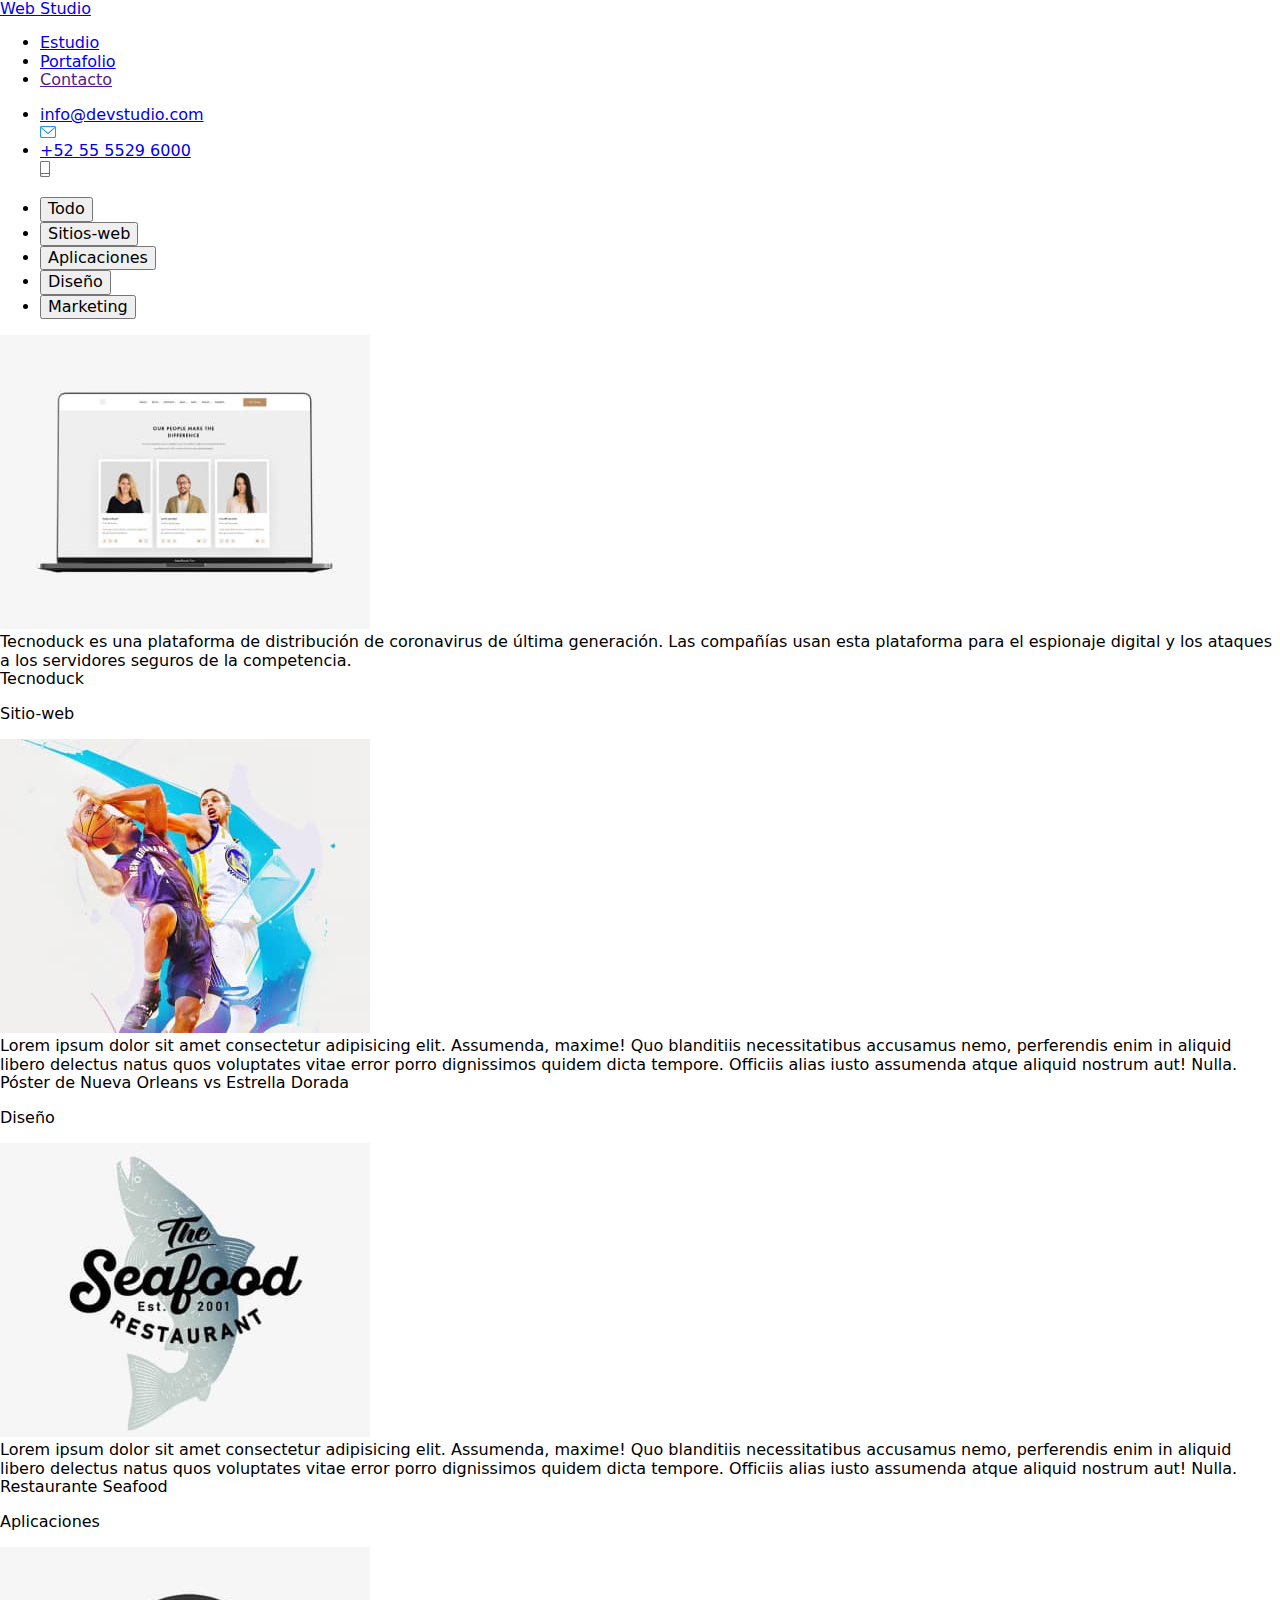
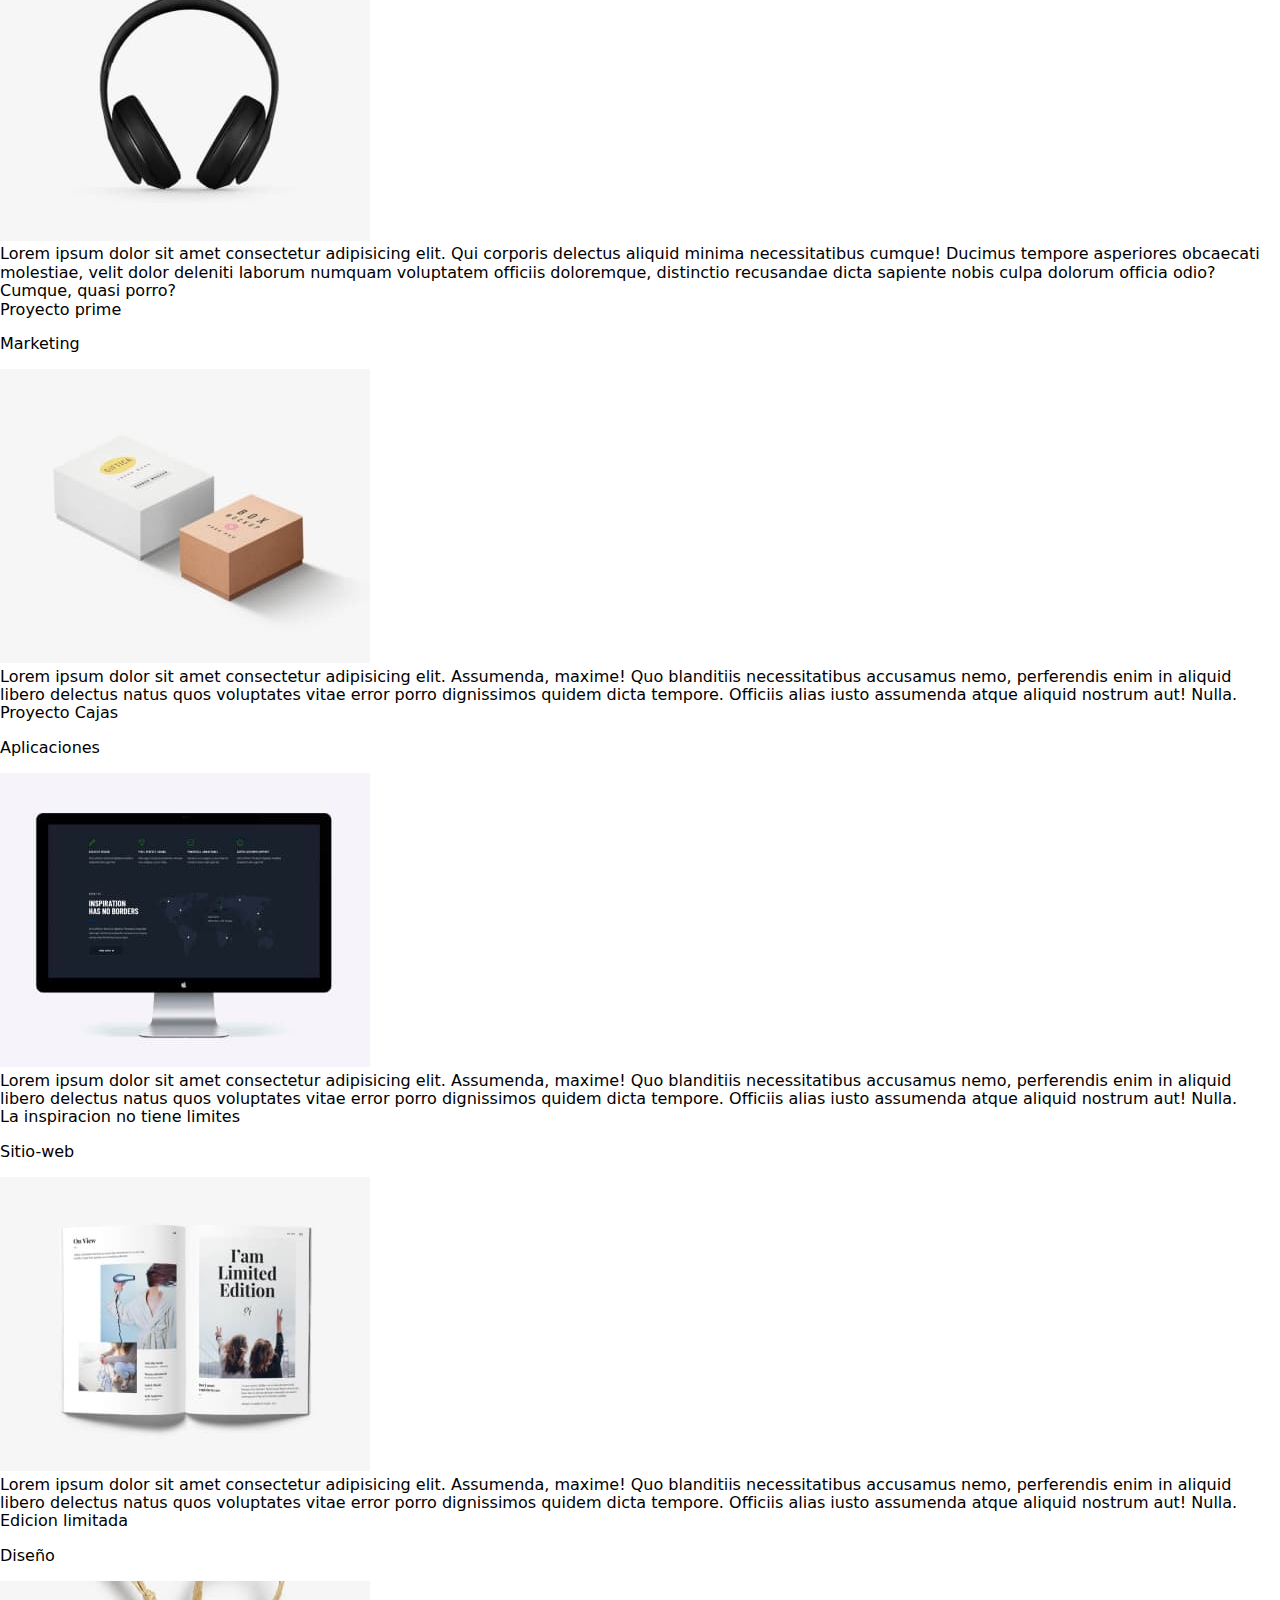
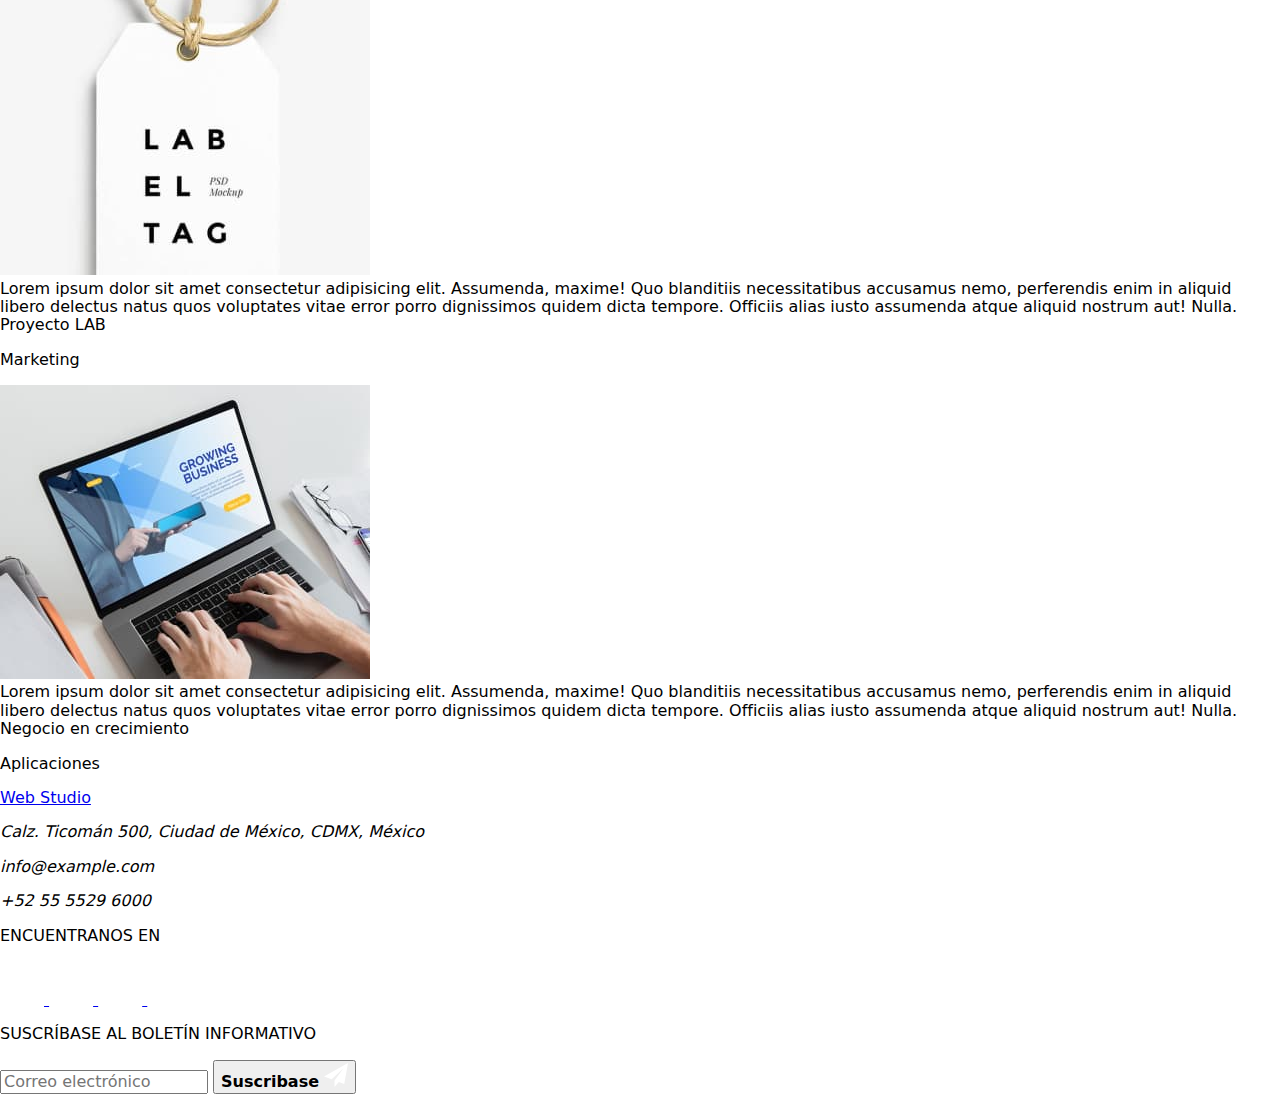
==== commit 42940c39: "sass" ====
--- a/portfolio.html
+++ b/portfolio.html
@@ -3,7 +3,7 @@
   <head>
     <meta charset="UTF-8" />
     <meta name="viewport" content="width=device-width, initial-scale=1.0" />
-    <link href="./Css/styles.css" rel="stylesheet" type="text/css" />
+    <link href="./sass/main.scss" rel="stylesheet" type="text/css" />
     <link
       href="./modern-normalize-main/modern-normalize.css"
       rel="stylesheet"
